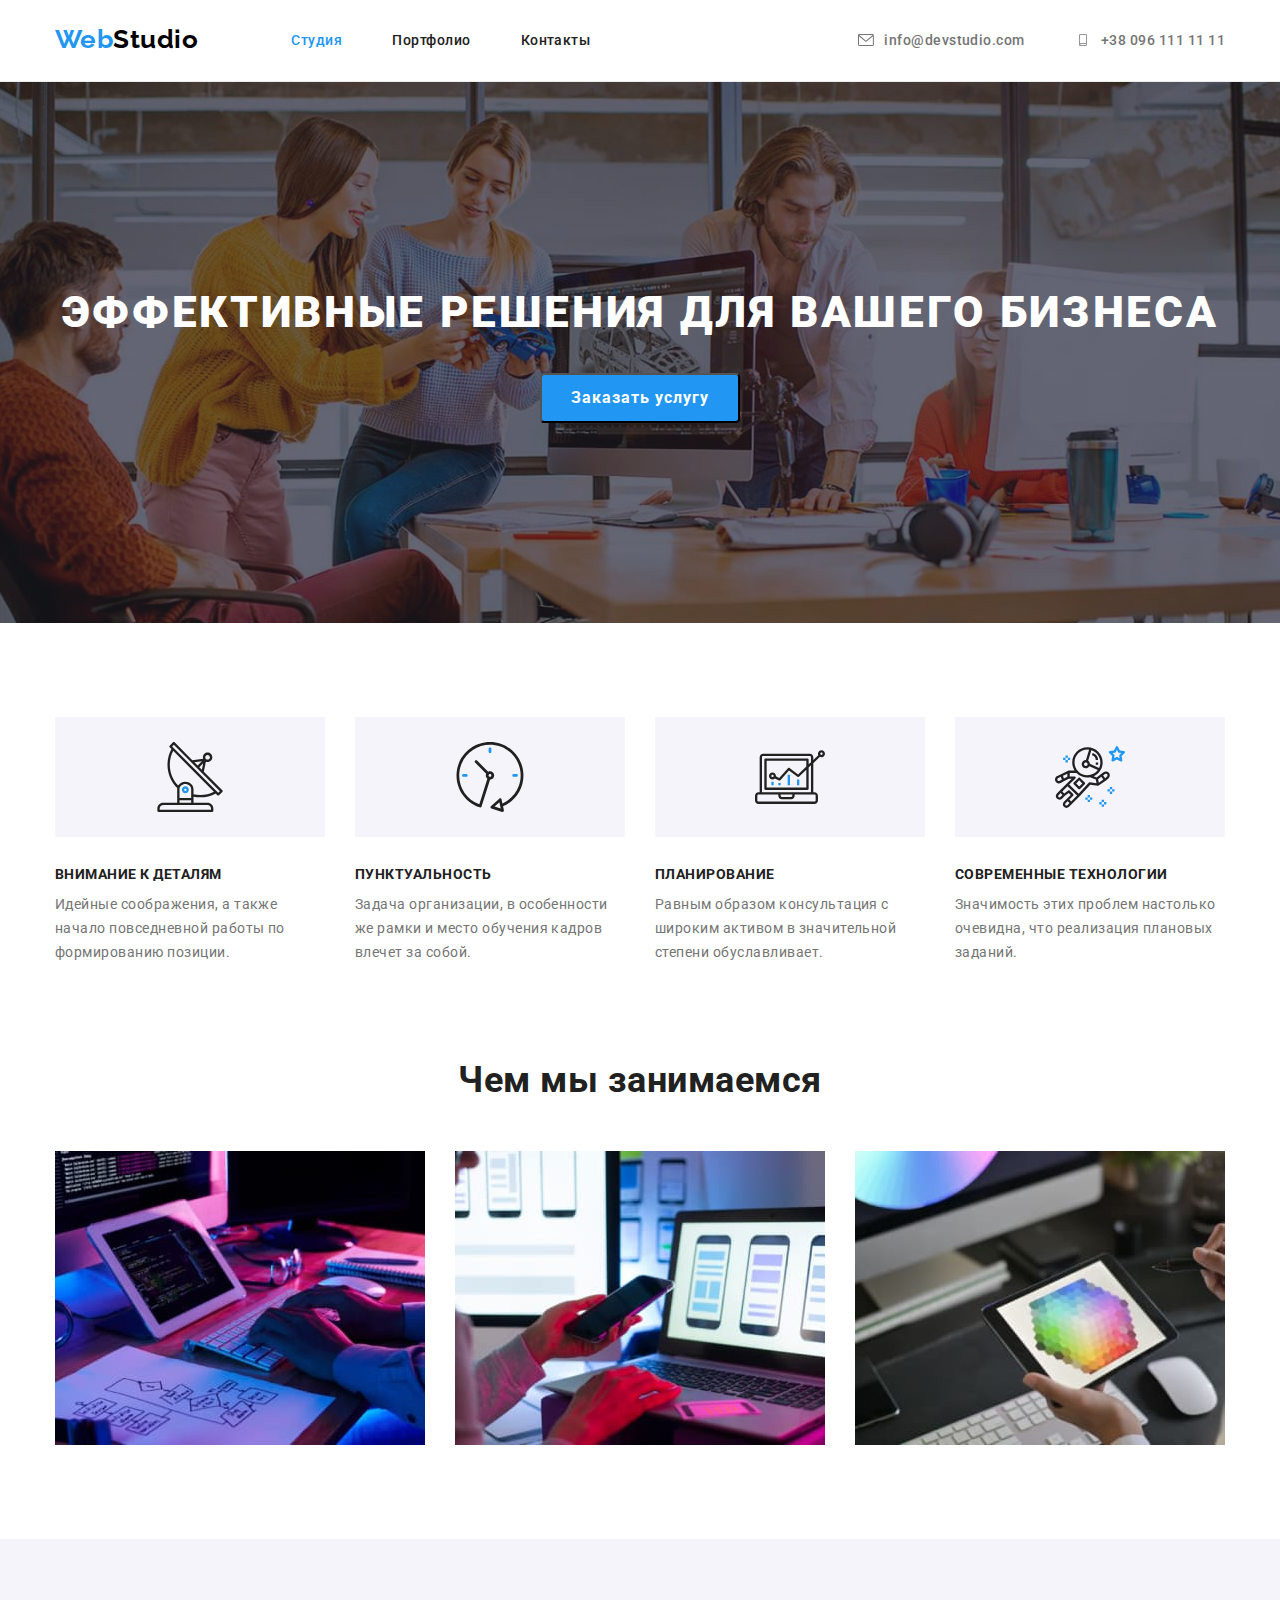
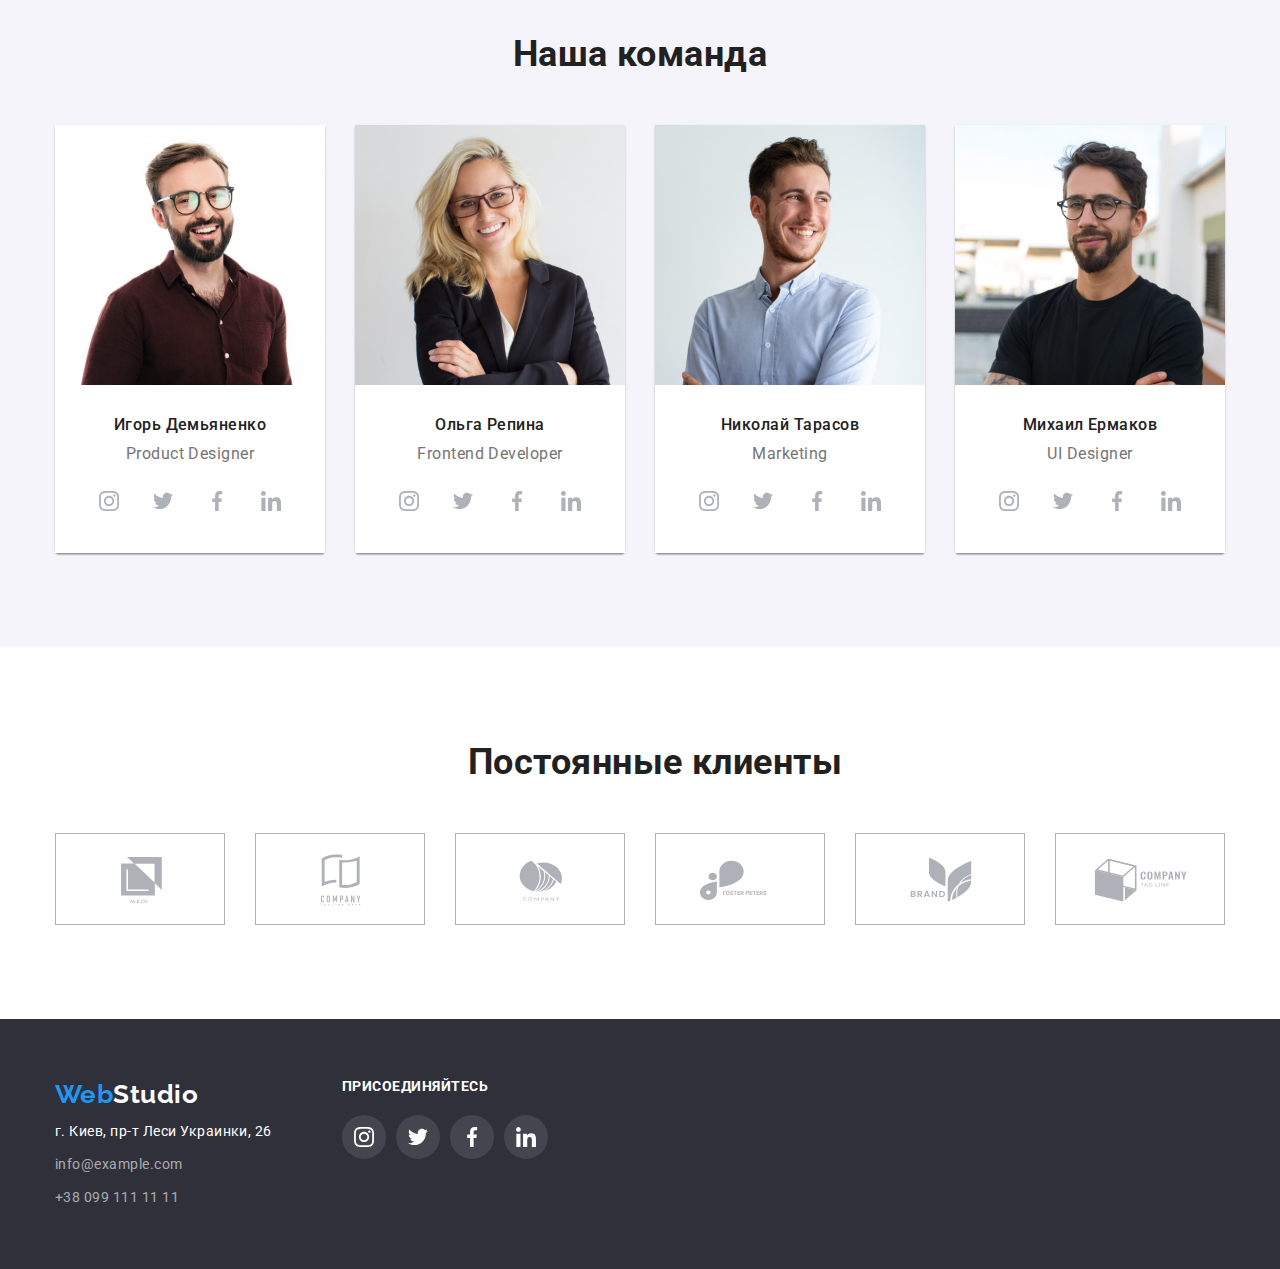
==== index.html @ f72a7dad "Домашнее задание 4" ====
<!DOCTYPE html>
<html lang="ru">

<head>
    <meta charset="UTF-8">
    <meta http-equiv="X-UA-Compatible" content="IE=edge">
    <meta name="viewport" content="width=device-width, initial-scale=1.0">
    <title>Document</title>
    <link rel="preconnect" href="https://fonts.googleapis.com">
    <link rel="preconnect" href="https://fonts.gstatic.com" crossorigin>
    <link
        href="https://fonts.googleapis.com/css2?family=Raleway:wght@700&family=Roboto:wght@400;500;700;900&display=swap"
        rel="stylesheet">
    <link rel="stylesheet" href="https://cdnjs.cloudflare.com/ajax/libs/modern-normalize/1.1.0/modern-normalize.min.css">
    <link rel="stylesheet" href="./css/styles.css">
</head>

<body>
    <header class="header">
        <div class="container main-nav">
            <nav class="nav">
                <a href="/" lang="en" class="logo"><span class="web">Web</span><span class="studio">Studio</span></a>
                <ul class="sitenav">
                    <li class="sitenav-item"><a href="./index.html" class="sitenav-link current">Студия</a></li>
                    <li class="sitenav-item"><a href="./portfolio.html" class="sitenav-link">Портфолио</a></li>
                    <li class="sitenav-item"><a href="" class="sitenav-link">Контакты</a></li>
                </ul>
            </nav>
            <ul class="contacts">
                <li class="contacts-item">
                    <a href="mailto:info@devstudio.com" class="contacts-link">
                        <svg class="contacts-icon">
                            <use href="./images/icons.svg#icon-envelope"></use>
                        </svg>
                    info@devstudio.com
                    </a>
                </li>
                <li class="contacts-item">
                    <a href="tel:+380961111111" class="contacts-link">
                        <svg class="contacts-icon">
                            <use href="./images/icons.svg#icon-smartphone"></use>
                        </svg>
                    +38 096 111 11 11
                    </a>
                </li>
            </ul>
        </div>
    </header>
    <main>
        <section class="hero">
            <div class="container">
                <h1 class="hero-title">Эффективные решения для вашего бизнеса</h1>
                <button type="button" class="hero-btn">Заказать услугу</button>
            </div>
        </section>
        <section class="section">
            <div class="container">
                <h2  class="section-title visually-hidden">Преимущества</h2>
                <ul class="features">
                    <li class="features-item">
                        <div class="thumb"> 
                            <svg class="icon">
                                <use href="./images/icons.svg#icon-antenna"></use>
                            </svg>
                        </div>
                        <h3 class="features-title">Внимание к деталям</h3>
                        <p class="features-text">Идейные соображения, а также начало повседневной работы по формированию позиции.</p>
                    </li>
                    <li class="features-item">
                        <div class="thumb">
                            <svg class="icon">
                                <use href="./images/icons.svg#icon-clock"></use>
                            </svg>
                        </div>
                        <h3 class="features-title">Пунктуальность</h3>
                        <p class="features-text">Задача организации, в особенности же рамки и место обучения кадров влечет за собой.
                        </p>
                    </li>
                    <li class="features-item">
                        <div class="thumb">
                            <svg class="icon">
                                <use href="./images/icons.svg#icon-diagram"></use>
                            </svg>
                        </div>
                        <h3 class="features-title">Планирование</h3>
                        <p class="features-text">Равным образом консультация с широким активом в значительной степени обуславливает.
                        </p>
                    </li>
                    <li class="features-item">
                        <div class="thumb">
                            <svg class="icon">
                                <use href="./images/icons.svg#icon-astronaut"></use>
                            </svg>
                        </div>
                        <h3 class="features-title">Современные технологии</h3>
                        <p class="features-text">Значимость этих проблем настолько очевидна, что реализация плановых заданий.</p>
                    </li>
                </ul>
            </div>
        </section>
        <section class="section section-works">
            <div class="container">
                <h2 class="section-title">Чем мы занимаемся</h2>
                <ul class="works">
                    <li class="works-item">
                        <img src="images/box1.jpg" alt="Пример работы" width="370" height="294" class="works-photo"></a>
                    </li>
                    <li class="works-item">
                        <img src="images/box2.jpg" alt="Пример работы" width="370" height="294" class="works-photo"></a>
                    </li>
                    <li class="works-item">
                        <img src="images/box3.jpg" alt="Пример работы" width="370" height="294" class="works-photo"></a>
                    </li>
                </ul>
            </div>
        </section>
        <section class="section section-team">
            <div class="container">
                <h2 class="section-title">Наша команда</h2>
                <ul class="team">
                    <li class="team-item">
                        <img src="./images/img1.jpg" alt="Фото. Игорь Демьяненко" width="270" height="260">
                        <div class="team-div">
                            <h3 class="team-title">Игорь Демьяненко</h3>
                            <p class="team-text">Product Designer</p>
                            <div>
                                <ul class="team-list">
                                    <li class="team-link">
                                        <a href=""class="icon-link">
                                            <svg class="team-icon">
                                                <use href="./images/icons.svg#icon-instagram"></use>
                                            </svg>
                                        </a>
                                    </li>
                                    <li class="team-link">
                                        <a href="" class="icon-link">
                                            <svg class="team-icon">
                                                <use href="./images/icons.svg#icon-twitter"></use>
                                            </svg>
                                        </a>
                                    </li>
                                    <li class="team-link">
                                        <a href="" class="icon-link">
                                            <svg class="team-icon">
                                                <use href="./images/icons.svg#icon-facebook"></use>
                                            </svg>
                                        </a>
                                    </li>
                                    <li class="team-link">
                                        <a href="" class="icon-link">
                                            <svg class="team-icon">
                                                <use href="./images/icons.svg#icon-linkedin"></use>
                                            </svg>
                                        </a>
                                    </li>
                                </ul>
                            </div>
                        </div>
                    </li>
                    <li class="team-item">
                        <img src="./images/img2.jpg" alt="Фото. Ольга Репина" width="270" height="260">
                        <div class="team-div">
                            <h3 class="team-title">Ольга Репина</h3>
                            <p class="team-text">Frontend Developer</p>
                            <div>
                                <ul class="team-list">
                                    <li class="team-link">
                                        <a href="" class="icon-link">
                                            <svg class="team-icon">
                                                <use href="./images/icons.svg#icon-instagram"></use>
                                            </svg>
                                        </a>
                                    </li>
                                    <li class="team-link">
                                        <a href="" class="icon-link">
                                            <svg class="team-icon">
                                                <use href="./images/icons.svg#icon-twitter"></use>
                                            </svg>
                                        </a>
                                    </li>
                                    <li class="team-link">
                                        <a href="" class="icon-link">
                                            <svg class="team-icon">
                                                <use href="./images/icons.svg#icon-facebook"></use>
                                            </svg>
                                        </a>
                                    </li>
                                    <li class="team-link">
                                        <a href="" class="icon-link">
                                            <svg class="team-icon">
                                                <use href="./images/icons.svg#icon-linkedin"></use>
                                            </svg>
                                        </a>
                                    </li>
                                </ul>
                            </div>
                        </div>
                    </li>
                    <li class="team-item">
                        <img src="./images/img3.jpg" alt="Фото. Николай Тарасов" width="270" height="260">
                        <div class="team-div">
                            <h3 class="team-title">Николай Тарасов</h3>
                            <p class="team-text">Marketing</p>
                            <div>
                                <ul class="team-list">
                                    <li class="team-link">
                                        <a href="" class="icon-link">
                                            <svg class="team-icon">
                                                <use href="./images/icons.svg#icon-instagram"></use>
                                            </svg>
                                        </a>
                                    </li>
                                    <li class="team-link">
                                        <a href="" class="icon-link">
                                            <svg class="team-icon">
                                                <use href="./images/icons.svg#icon-twitter"></use>
                                            </svg>
                                        </a>
                                    </li>
                                    <li class="team-link">
                                        <a href="" class="icon-link">
                                            <svg class="team-icon">
                                                <use href="./images/icons.svg#icon-facebook"></use>
                                            </svg>
                                        </a>
                                    </li>
                                    <li class="team-link">
                                        <a href="" class="icon-link">
                                            <svg class="team-icon">
                                                <use href="./images/icons.svg#icon-linkedin"></use>
                                            </svg>
                                        </a>
                                    </li>
                                </ul>
                            </div>
                        </div>
                    </li>
                    <li class="team-item">
                        <img src="./images/img4.jpg" alt="Фото. Михаил Ермаков" width="270" height="260">
                        <div class="team-div">
                            <h3 class="team-title">Михаил Ермаков</h3>
                            <p class="team-text">UI Designer</p>
                            <div>
                                <ul class="team-list">
                                    <li class="team-link">
                                        <a href="" class="icon-link">
                                            <svg class="team-icon">
                                                <use href="./images/icons.svg#icon-instagram"></use>
                                            </svg>
                                        </a>
                                    </li>
                                    <li class="team-link">
                                        <a href="" class="icon-link">
                                            <svg class="team-icon">
                                                <use href="./images/icons.svg#icon-twitter"></use>
                                            </svg>
                                        </a>
                                    </li>
                                    <li class="team-link">
                                        <a href="" class="icon-link">
                                            <svg class="team-icon">
                                                <use href="./images/icons.svg#icon-facebook"></use>
                                            </svg>
                                        </a>
                                    </li>
                                    <li class="team-link">
                                        <a href="" class="icon-link">
                                            <svg class="team-icon">
                                                <use href="./images/icons.svg#icon-linkedin"></use>
                                            </svg>
                                        </a>
                                    </li>
                                </ul>
                            </div>
                        </div>
                    </li>
                </ul>
            </div>
        </section>
        <section class="section clients">
            <div class="container clients-container">
                <h2 class="section-title">Постоянные клиенты</h2>
                <ul class="clients-list">
                    <li class="clients-item">
                        <a href="" class="clients-link">
                            <div class="clients-div">
                                <div class="clients-icon-div">
                                    <svg class="clients-icon" height="46.7" width="41">
                                        <use href="./images/icons.svg#icon-group"></use>
                                    </svg>
                                </div>
                            </div>
                        </a>   
                    </li>
                    <li class="clients-item">
                        <a href="" class="clients-link">
                            <div class="clients-div">
                                <div class="clients-icon-div">
                                    <svg class="clients-icon" height="52" width="40">
                                        <use href="./images/icons.svg#icon-group-1"></use>
                                    </svg>
                                </div>
                            </div>
                        </a>
                    </li>
                    <li class="clients-item">
                        <a href="" class="clients-link">
                            <div class="clients-div">
                                <div class="clients-icon-div">
                                    <svg class="clients-icon" height="41.18" width="43.46">
                                        <use href="./images/icons.svg#icon-group-2"></use>
                                    </svg>
                                </div>
                            </div>
                        </a>
                    </li>
                    <li class="clients-item">
                        <a href="" class="clients-link">
                            <div class="clients-div">
                                <div class="clients-icon-div">
                                    <svg class="clients-icon" height="40.62" width="84.44">
                                        <use href="./images/icons.svg#icon-group-3"></use>
                                    </svg>
                                </div>
                            </div>
                        </a>
                    </li>
                    <li class="clients-item">
                        <a href="" class="clients-link">
                            <div class="clients-div">
                                <div class="clients-icon-div">
                                    <svg class="clients-icon" height="45.43" width="62.54">
                                        <use href="./images/icons.svg#icon-group-4"></use>
                                    </svg>
                                </div>
                            </div>
                        </a>
                    </li>
                    <li class="clients-item">
                        <a href="" class="clients-link">
                            <div class="clients-div">
                                <div class="clients-icon-div">
                                    <svg class="clients-icon" height="43.93" width="93.79">
                                        <use href="./images/icons.svg#icon-group-5"></use>
                                    </svg>
                                </div>
                            </div>
                        </a>
                    </li>

                </ul>
    </main>
    <footer class="footer">
        <div class="container list">
            <div class="list-div">
                <a href="/" lang="en" class="footer-logo"><span class="footer-web">Web</span><span class="footer-studio">Studio</span></a>
                <address class="address">
                    <ul class="footer-list">
                        <li class="footer-item">
                            <p class="footer-address">г. Киев, пр-т Леси Украинки, 26</p>
                        </li>
                        <li class="footer-item"><a href="mailto:info@example.com" class="footer-contacts">info@example.com</a></li>
                        <li class="footer-item"><a href="tel:+380991111111" class="footer-contacts"> +38 099 111 11 11</a></li>
                    </ul>
                </address>
            </div>
            <div>
                <p class="footer-title">присоединяйтесь</p>
                <div>
                    <ul class="footer-team-list">
                        <li class="footer-team-link">
                            <a href="" class="footer-icon-link">
                                <svg class="footer-team-icon">
                                    <use href="./images/icons.svg#icon-instagram"></use>
                                </svg>
                            </a>
                        </li>
                        <li class="footer-team-link">
                            <a href="" class="footer-icon-link">
                                <svg class="footer-team-icon">
                                    <use href="./images/icons.svg#icon-twitter"></use>
                                </svg>
                            </a>
                        </li>
                        <li class="footer-team-link">
                            <a href="" class="footer-icon-link">
                                <svg class="footer-team-icon">
                                    <use href="./images/icons.svg#icon-facebook"></use>
                                </svg>
                            </a>
                        </li>
                        <li class="footer-team-link">
                            <a href="" class="footer-icon-link">
                                <svg class="footer-team-icon">
                                    <use href="./images/icons.svg#icon-linkedin"></use>
                                </svg>
                            </a>
                        </li>
                    </ul>
                </div>
            </div>
        </div>
    </footer>
    </div>
</body>

</html>
---- css/styles.css ----
:root {
  --primary-title-color: #ffffff;
  --accent-color: #2196f3;
  --second-logo-color: #000000;
  --title-color: #212121;
  --text-color: #757575;
  --fone-color: #f5f4fa;
  --fone-color-black: #2f303a;
  --border-header: #ececec;
  --border-portfolio: #eeeeee;
  --icon-color: #afb1b8;
  --footer-address: rgba(255, 255, 255, 0.6);
}

body {
  font-family: Roboto, sans-serif;
  color: var(--text-color);
  background-color: var(--primary-title-color);
  letter-spacing: 0.03em;
  margin: 0;
}
.header {
  font-weight: 500;
  font-size: 14px;
  line-height: 1.2;
}
a {
  text-decoration: none;
}
h1,
h2,
h3,
ul,
p,
li,
ul {
  margin-top: 0;
  margin-bottom: 0;
  padding: 0;
  list-style: none;
}
img {
  display: block;
  max-width: 100%;
  height: auto;
}

/*Стили к логотипу*/
.logo {
  font-family: Raleway, sans-serif;
  font-weight: 700;
  font-size: 26px;
  line-height: 1.2;
  display: block;
  padding-top: 24px;
  padding-bottom: 25px;
  margin-right: 93px;
}
.web {
  color: var(--accent-color);
}
.studio {
  color: var(--second-logo-color);
}
li {
  list-style-type: none;
}
.container {
  width: 1200px;
  margin-left: auto;
  margin-right: auto;
  padding-left: 15px;
  padding-right: 15px;
}
/*Стили к header*/
.header {
  border-bottom: solid 1px var(--border-header);
}
.sitenav,
.contacts {
  padding: 0;
}
.main-nav {
  display: flex;
}
.sitenav {
  display: flex;
}
.nav {
  display: flex;
}
.sitenav-link {
  color: var(--title-color);
  display: block;
  padding-top: 32px;
  padding-bottom: 32px;
}
.sitenav-item {
  margin-right: 50px;
}
.sitenav-item:last-child {
  margin-right: 0;
}
.sitenav-link:hover,
.sitenav-link:focus {
  color: var(--accent-color);
}
.contacts {
  display: flex;
  align-items: center;
  justify-content: center;
  margin-left: auto;
}
.contacts-item {
  margin-right: 50px;
}
.contacts-item:hover .contacts-item:focus {
  fill: var(--accent-color);
}

.contacts-link {
  display: flex;
  align-items: center;
  justify-content: center;
  color: var(--text-color);
  height: 16px;
  padding-top: 32px;
  padding-bottom: 32px;
}
.contacts-item:last-child {
  margin-right: 0;
}
.contacts-link:hover,
.contacts-link:focus {
  color: var(--accent-color);
}
.contacts-link:hover .contacts-icon,
.contacts-link:focus .contacts-icon {
  fill: var(--accent-color);
}
.icon {
  width: 70px;
  height: 70px;
}
.contacts-icon {
  width: 16px;
  height: 12px;
  margin-right: 10px;
  margin-top: 34px;
  margin-bottom: 34px;
  fill: var(--text-color);
}
.contacts-icon:hover .contacts-icon:focus {
  fill: var(--accent-color);
}
.sitenav .contacts {
  font-weight: 500;
  font-size: 14px;
  line-height: 1.14;
  letter-spacing: 0.02em;
}
.sitenav-link.current {
  color: var(--accent-color);
}
/*Стили к герою*/
.hero {
  /* background-color: var(--fone-color-black);*/
  text-align: center;
  padding-top: 200px;
  padding-bottom: 200px;
  max-width: 1600px;
  min-height: 400px;
  background-image: linear-gradient(
      to right,
      rgba(47, 48, 58, 0.4),
      rgba(47, 48, 58, 0.4)
    ),
    url(../images/background.jpg);
  background-size: cover;
  background-repeat: no-repeat;
  background-position: center;
}
.hero-title {
  font-weight: 900;
  font-size: 44px;
  line-height: 1.4;
  text-align: center;
  letter-spacing: 0.06em;
  text-transform: uppercase;

  color: var(--primary-title-color);

  margin-bottom: 30px;
}
.hero-btn {
  color: var(--primary-title-color);
  background-color: var(--accent-color);
  min-width: 200px;
  height: 50px;

  font-family: inherit;
  font-weight: 700;
  font-size: 16px;
  line-height: 1.86px;
  align-items: center;
  text-align: center;
  letter-spacing: 0.06em;

  cursor: pointer;

  padding: 10px, 32px;
  border-radius: 4px;
}
/*Стили main*/
.features {
  display: flex;
}
.section {
  padding-bottom: 94px;
  padding-top: 94px;
}
.section-title,
.features-title,
.team-title {
  color: var(--title-color);
}
.section-title {
  font-weight: 700;
  font-size: 36px;
  line-height: 1.17;
  text-align: center;
  margin-bottom: 50px;
}
.visually-hidden {
  position: absolute;
  clip: rect(0 0 0 0);
  width: 1px;
  height: 1px;
  margin: -1px;
}
.features-title {
  font-weight: 700;
  font-size: 14px;
  line-height: 1.14;
  text-transform: uppercase;

  margin-bottom: 10px;
}
.features-item {
  width: 270px;
  margin-right: 30px;
}
.features-item:last-child {
  margin-right: 0;
}
.section-works {
  padding-top: 0;
  padding-bottom: 94px;
}
.thumb {
  width: 270px;
  height: 120px;
  background-color: var(--fone-color);
  display: flex;
  justify-content: center;
  align-items: center;
  margin-bottom: 30px;
}
.works {
  padding: 0;
  display: flex;
}

.works-item {
  padding: 0;
  margin: 0;
  margin-left: 30px;
}
.works-item:first-child {
  margin-left: 0;
}
.features-text {
  font-size: 14px;
  line-height: 1.7;
}
.section-team {
  background-color: var(--fone-color);
}
.team {
  display: flex;
}
.team-title {
  font-weight: 500;
  font-size: 16px;
  line-height: 1.19;
  margin-bottom: 10px;
}
.team-div {
  padding-top: 30px;
  padding-bottom: 30px;
  background-color: var(--primary-title-color);
}
.team-text {
  font-size: 16px;
  line-height: 1.19;
}
.team-item {
  width: 270px;
  text-align: center;
  margin-left: 30px;
  box-shadow: 0px 1px 3px rgba(0, 0, 0, 0.12), 0px 1px 1px rgba(0, 0, 0, 0.14),
    0px 2px 1px rgba(0, 0, 0, 0.2);
  border-radius: 0px 0px 4px 4px;
}
.team-item:first-child {
  margin-left: 0;
}
.team-icon {
  height: 20px;
  width: 20px;
  fill: var(--icon-color);
}
.team-link:last-child {
  margin-right: 0px;
}
.team-link {
  display: flex;
  margin-right: 10px;
}
.icon-link {
  display: flex;
  justify-content: center;
  align-items: center;
  width: 44px;
  height: 44px;
  border-radius: 50%;
}
.team-list {
  width: 270px;
  height: 44px;
  display: flex;
  justify-content: center;
  align-items: center;
  margin-top: 16px;
}
.icon-link:hover,
.icon-link:focus {
  background-color: var(--accent-color);
}
.icon-link:hover .team-icon,
.icon-link:focus .team-icon {
  fill: var(--primary-title-color);
}

/*our clients*/
.clients {
  width: 1170px;
  margin-left: auto;
  margin-right: auto;
}
.clients-list {
  display: flex;
  align-items: center;
  justify-content: center;
}
.clients-div {
  height: 92px;
  width: 170px;
  border: solid 1px var(--icon-color);
}
.clients-item {
  margin-right: 30px;
}
.clients-icon {
  fill: var(--icon-color);
}
.clients-icon-div {
  height: 60px;
  width: 106px;
  margin: 16px 32px;
  display: flex;
  align-items: center;
  justify-content: center;
}
.clients-link:hover .clients-div {
  border: solid 1px var(--accent-color);
}
.clients-link:hover .clients-icon {
  fill: var(--accent-color);
}
/*footer*/
.footer {
  background-color: var(--fone-color-black);
  padding-top: 60px;
  padding-bottom: 60px;
}
.footer-logo {
  font-family: Raleway;
  font-weight: 700;
  font-size: 26px;
  line-height: 1.19;
}
.footer-web {
  color: var(--accent-color);
}
.footer-studio {
  color: var(--primary-title-color);
}
.footer-address {
  color: var(--primary-title-color);
  font-style: normal;
  font-size: 14px;
  line-height: 1.7;
}
.footer-contacts {
  color: var(--footer-address);
  font-weight: normal;
  font-style: normal;
  font-size: 14px;
  line-height: 1.7;
}
.footer-contacts:focus,
.footer-contacts:hover {
  color: var(--accent-color);
}
.address {
  margin-top: 10px;
}
.footer-item {
  margin-bottom: 9px;
}
.footer-item:last-child {
  margin-bottom: 0;
}
.footer-title {
  font-style: normal;
  font-weight: bold;
  font-size: 14px;
  line-height: 1.14;
  text-transform: uppercase;
  color: var(--primary-title-color);
}
.footer-team-list {
  width: 270px;
  height: 44px;
  display: flex;
  margin-top: 20px;
}
.list {
  display: flex;
}
.list-div {
  margin-right: 70px;
}
.list-div:last-child {
  margin-right: 0;
}
.footer-team-link {
  display: flex;
  margin-right: 10px;
}
.footer-icon-link {
  display: flex;
  justify-content: center;
  align-items: center;
  width: 44px;
  height: 44px;
  border-radius: 50%;
  background-color: rgba(255, 255, 255, 0.1);
}
.footer-team-icon {
  height: 20px;
  width: 20px;
  fill: var(--primary-title-color);
}
.footer-team-link:hover .footer-icon-link {
  background-color: var(--accent-color);
}
/*Portfolio*/
.filtr-button {
  background-color: (--fone-color);
  color: (--title-color);
  font-family: inherit;
  font-weight: 500;
  font-size: 16px;
  line-height: 1.63;
  text-align: center;

  cursor: pointer;
  padding: 6px 22px;
}
.filtr {
  margin-bottom: 50px;
  display: flex;
  justify-content: center;
}
.filtr-button {
  border: transparent;
  border-radius: 4px;
}
.filtr-item {
  margin-right: 8px;
}
.filtr-item:last-child {
  margin-right: 0;
}
.filtr-button:focus,
.filtr-button:hover {
  background-color: var(--accent-color);
  color: var(--primary-title-color);
  font-family: inherit;
  box-shadow: 0px 3px 1px rgba(0, 0, 0, 0.1), 0px 1px 2px rgba(0, 0, 0, 0.08),
    0px 2px 2px rgba(0, 0, 0, 0.12);
}
.portfolio {
  display: flex;
  flex-wrap: wrap;
  margin-left: -30px;
  margin-top: -30px;
}
.portfolio-title {
  color: var(--title-color);

  font-weight: 700;
  font-size: 18px;
  line-height: 2;
  letter-spacing: 0.06em;
}
.portfolio > .portfolio-item {
  width: 370px;
  margin-left: 30px;
  margin-top: 30px;
  flex-basis: calc(100% / 3 - 30px);
}
.portfolio-text {
  font-size: 16px;
  line-height: 1.87;

  color: var(--text-color);
}
.portfolio-div {
  border: solid 1px var(--border-portfolio);
  padding-top: 20px;
  padding-bottom: 20px;
  padding-left: 24px;
  padding-right: 24px;
}
.portfolio-item:hover {
  box-shadow: 0px 1px 1px rgba(0, 0, 0, 0.12), 0px 4px 4px rgba(0, 0, 0, 0.06),
    1px 4px 6px rgba(0, 0, 0, 0.16);
}
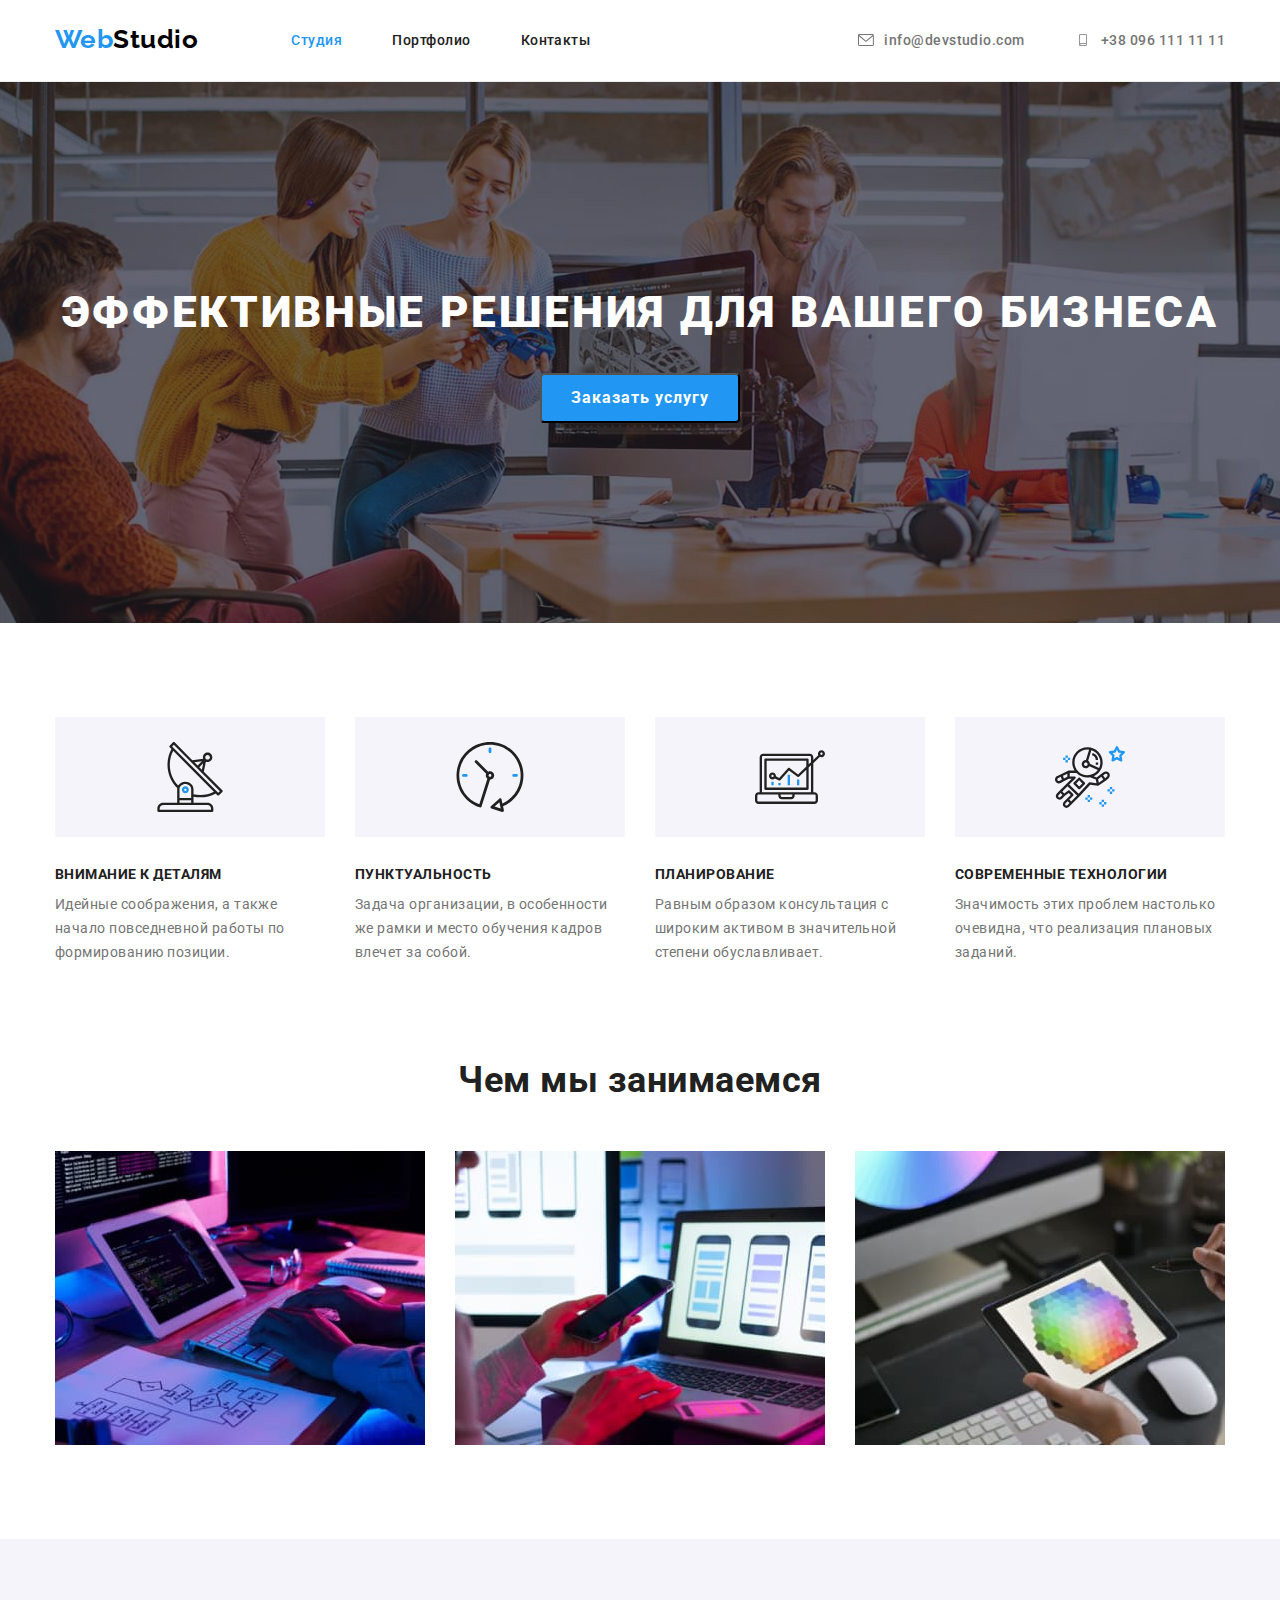
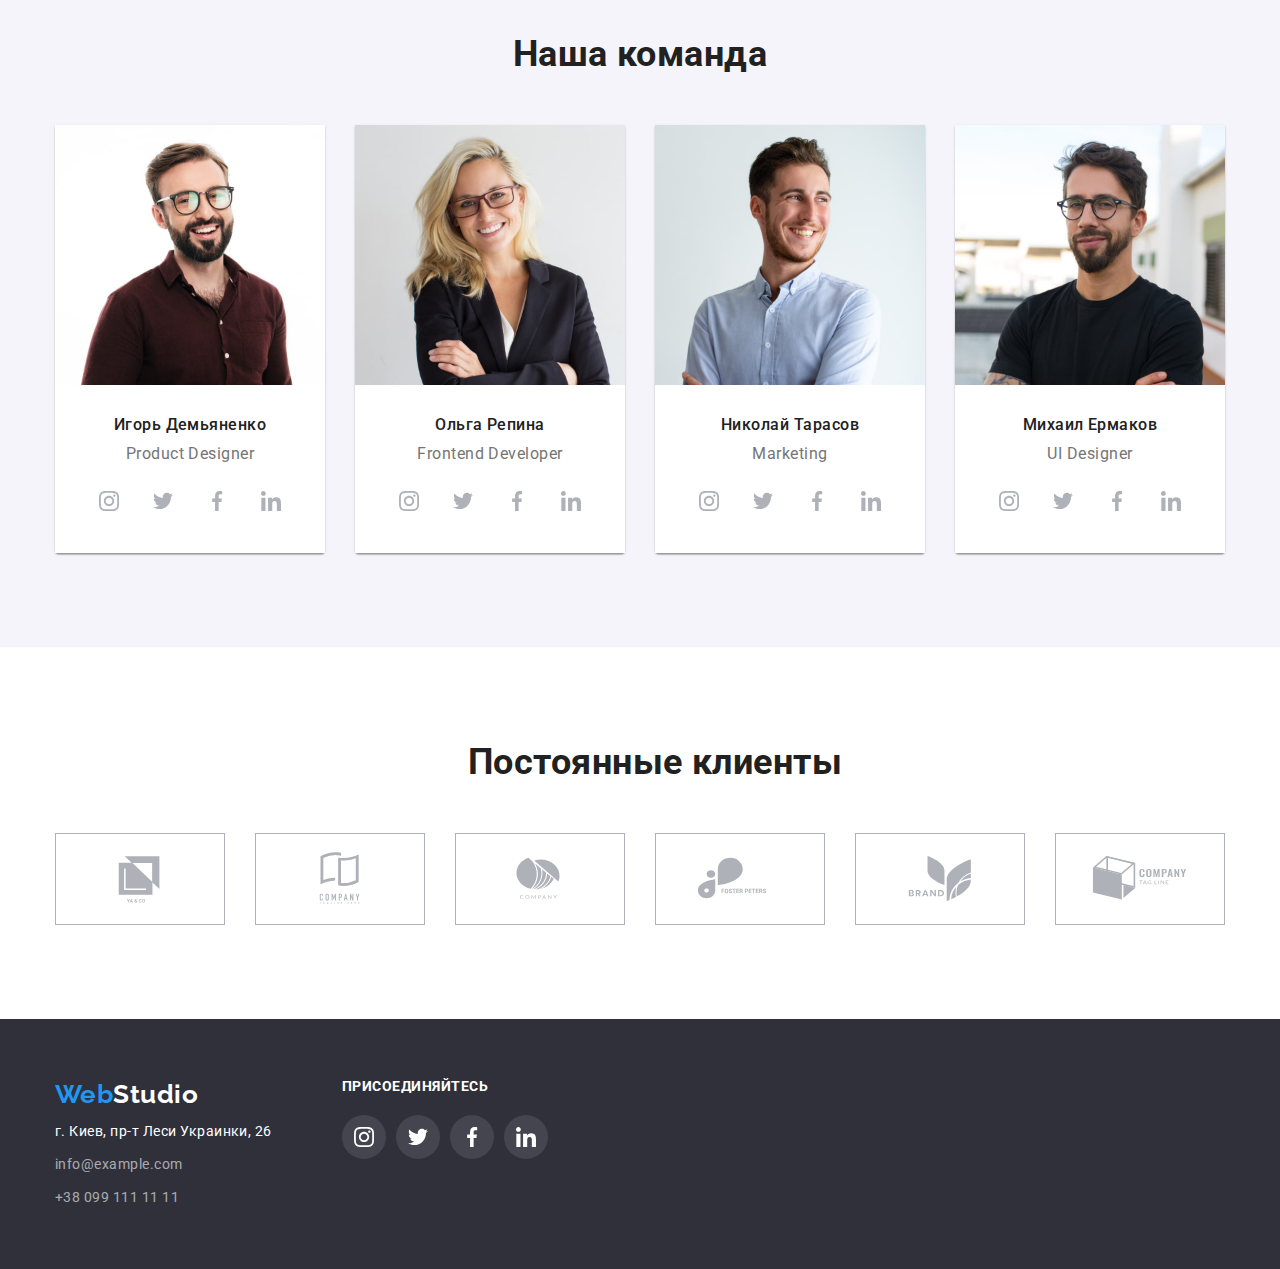
==== commit ce789b35: "Домашнее задание 4(исправление 1)" ====
--- a/index.html
+++ b/index.html
@@ -284,66 +284,54 @@
                     <li class="clients-item">
                         <a href="" class="clients-link">
                             <div class="clients-div">
-                                <div class="clients-icon-div">
-                                    <svg class="clients-icon" height="46.7" width="41">
-                                        <use href="./images/icons.svg#icon-group"></use>
+                                <svg class="clients-icon">
+                                    <use href="./images/icons.svg#icon-Logo"></use>
+                                </svg>
+                            </div>
+                        </a>   
+                    </li>
+                    <li class="clients-item">
+                        <a href="" class="clients-link">
+                            <div class="clients-div">
+                                    <svg class="clients-icon">
+                                        <use href="./images/icons.svg#icon-Logo-1"></use>
                                     </svg>
-                                </div>
-                            </div>
-                        </a>   
-                    </li>
-                    <li class="clients-item">
-                        <a href="" class="clients-link">
-                            <div class="clients-div">
-                                <div class="clients-icon-div">
-                                    <svg class="clients-icon" height="52" width="40">
-                                        <use href="./images/icons.svg#icon-group-1"></use>
+                            </div>
+                        </a>
+                    </li>
+                    <li class="clients-item">
+                        <a href="" class="clients-link">
+                            <div class="clients-div">
+                                    <svg class="clients-icon" >
+                                        <use href="./images/icons.svg#icon-Logo-2"></use>
                                     </svg>
-                                </div>
-                            </div>
-                        </a>
-                    </li>
-                    <li class="clients-item">
-                        <a href="" class="clients-link">
-                            <div class="clients-div">
-                                <div class="clients-icon-div">
-                                    <svg class="clients-icon" height="41.18" width="43.46">
-                                        <use href="./images/icons.svg#icon-group-2"></use>
+                            </div>
+                        </a>
+                    </li>
+                    <li class="clients-item">
+                        <a href="" class="clients-link">
+                            <div class="clients-div">
+                                <svg class="clients-icon">
+                                    <use href="./images/icons.svg#icon-Logo-3"></use>
+                                </svg>
+                            </div>
+                        </a>
+                    </li>
+                    <li class="clients-item">
+                        <a href="" class="clients-link">
+                            <div class="clients-div">
+                                <svg class="clients-icon">
+                                    <use href="./images/icons.svg#icon-Logo-4"></use>
+                                </svg>
+                            </div>
+                        </a>
+                    </li>
+                    <li class="clients-item">
+                        <a href="" class="clients-link">
+                            <div class="clients-div">
+                                    <svg class="clients-icon">
+                                        <use href="./images/icons.svg#icon-Logo-5"></use>
                                     </svg>
-                                </div>
-                            </div>
-                        </a>
-                    </li>
-                    <li class="clients-item">
-                        <a href="" class="clients-link">
-                            <div class="clients-div">
-                                <div class="clients-icon-div">
-                                    <svg class="clients-icon" height="40.62" width="84.44">
-                                        <use href="./images/icons.svg#icon-group-3"></use>
-                                    </svg>
-                                </div>
-                            </div>
-                        </a>
-                    </li>
-                    <li class="clients-item">
-                        <a href="" class="clients-link">
-                            <div class="clients-div">
-                                <div class="clients-icon-div">
-                                    <svg class="clients-icon" height="45.43" width="62.54">
-                                        <use href="./images/icons.svg#icon-group-4"></use>
-                                    </svg>
-                                </div>
-                            </div>
-                        </a>
-                    </li>
-                    <li class="clients-item">
-                        <a href="" class="clients-link">
-                            <div class="clients-div">
-                                <div class="clients-icon-div">
-                                    <svg class="clients-icon" height="43.93" width="93.79">
-                                        <use href="./images/icons.svg#icon-group-5"></use>
-                                    </svg>
-                                </div>
                             </div>
                         </a>
                     </li>
--- a/css/styles.css
+++ b/css/styles.css
@@ -134,10 +134,6 @@
 .contacts-link:focus {
   color: var(--accent-color);
 }
-.contacts-link:hover .contacts-icon,
-.contacts-link:focus .contacts-icon {
-  fill: var(--accent-color);
-}
 .icon {
   width: 70px;
   height: 70px;
@@ -150,8 +146,8 @@
   margin-bottom: 34px;
   fill: var(--text-color);
 }
-.contacts-icon:hover .contacts-icon:focus {
-  fill: var(--accent-color);
+.contacts-icon {
+  fill: currentColor;
 }
 .sitenav .contacts {
   font-weight: 500;
@@ -364,6 +360,9 @@
   justify-content: center;
 }
 .clients-div {
+  display: flex;
+  align-items: center;
+  justify-content: center;
   height: 92px;
   width: 170px;
   border: solid 1px var(--icon-color);
@@ -373,19 +372,15 @@
 }
 .clients-icon {
   fill: var(--icon-color);
-}
-.clients-icon-div {
   height: 60px;
   width: 106px;
-  margin: 16px 32px;
-  display: flex;
-  align-items: center;
-  justify-content: center;
-}
-.clients-link:hover .clients-div {
+}
+.clients-link:hover .clients-div,
+.clients-link:focus .clients-div {
   border: solid 1px var(--accent-color);
 }
-.clients-link:hover .clients-icon {
+.clients-link:hover .clients-icon,
+.clients-link:focus .clients-icon {
   fill: var(--accent-color);
 }
 /*footer*/
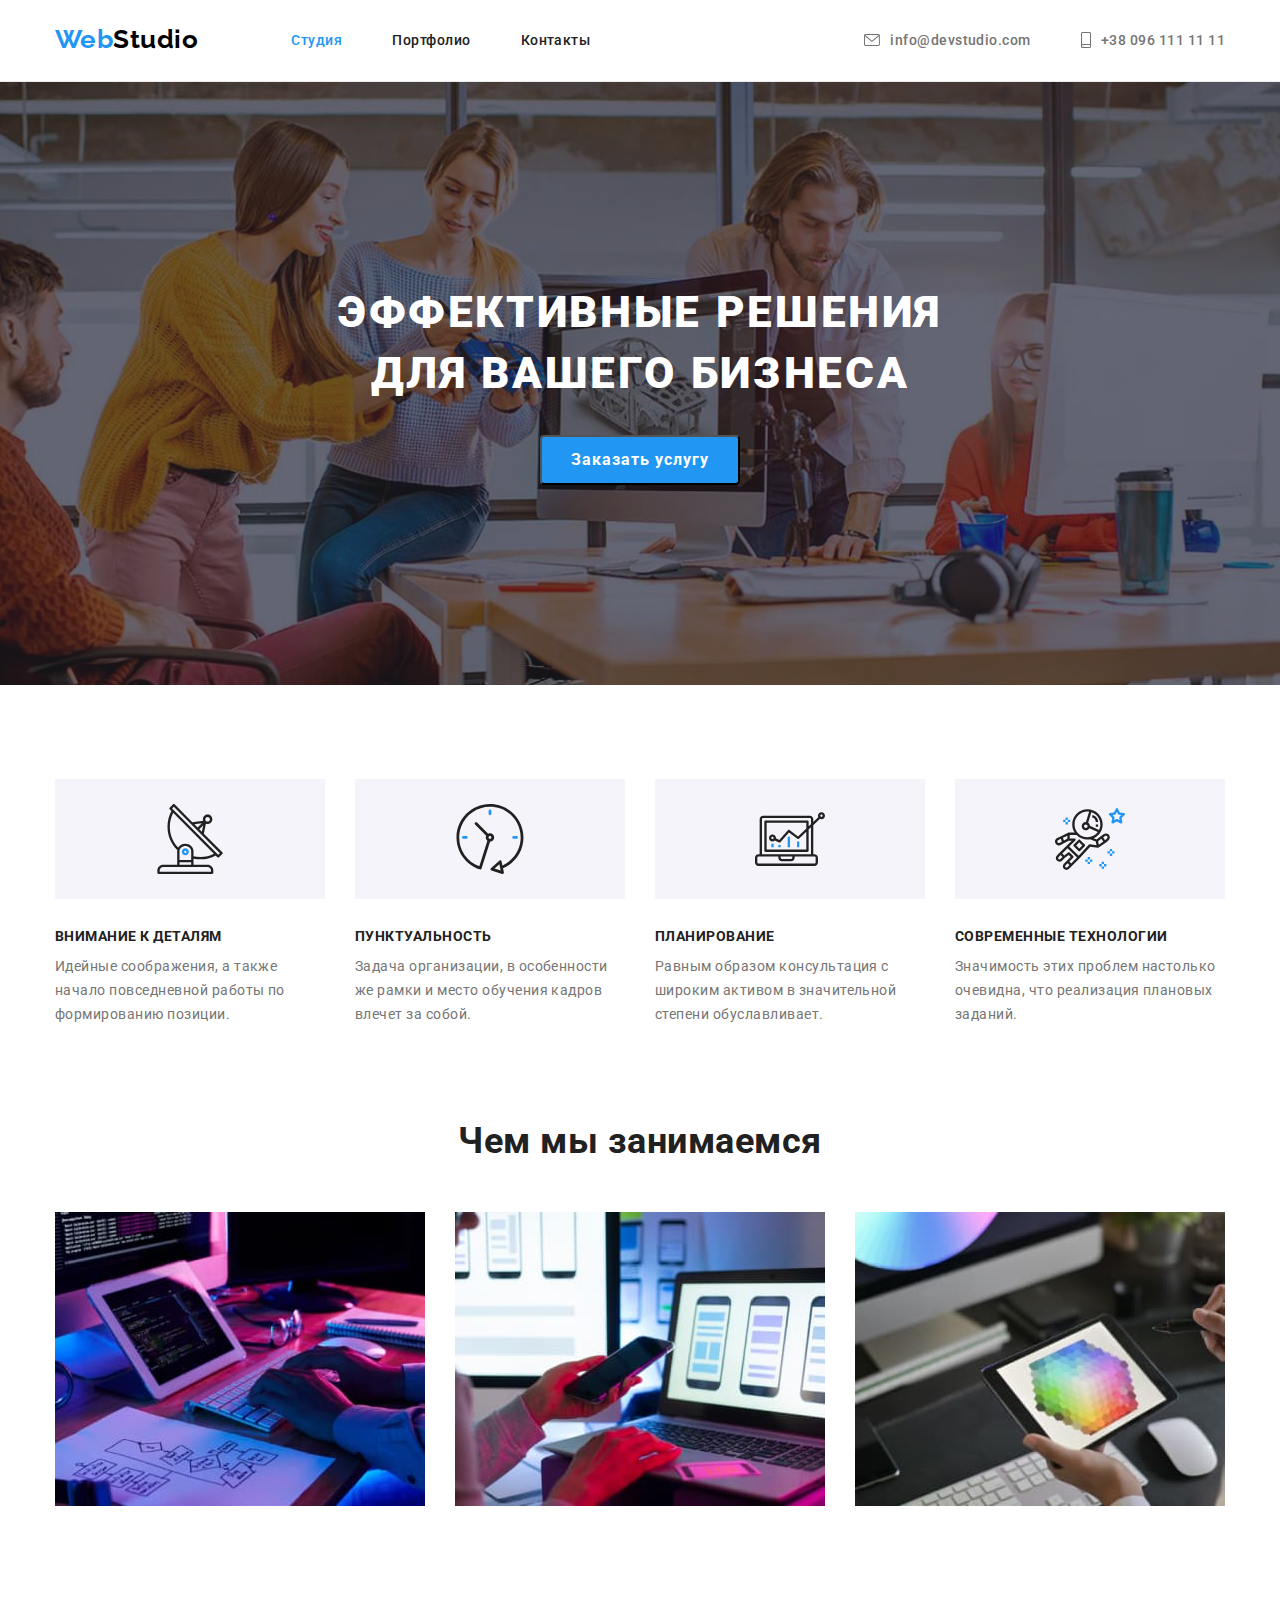
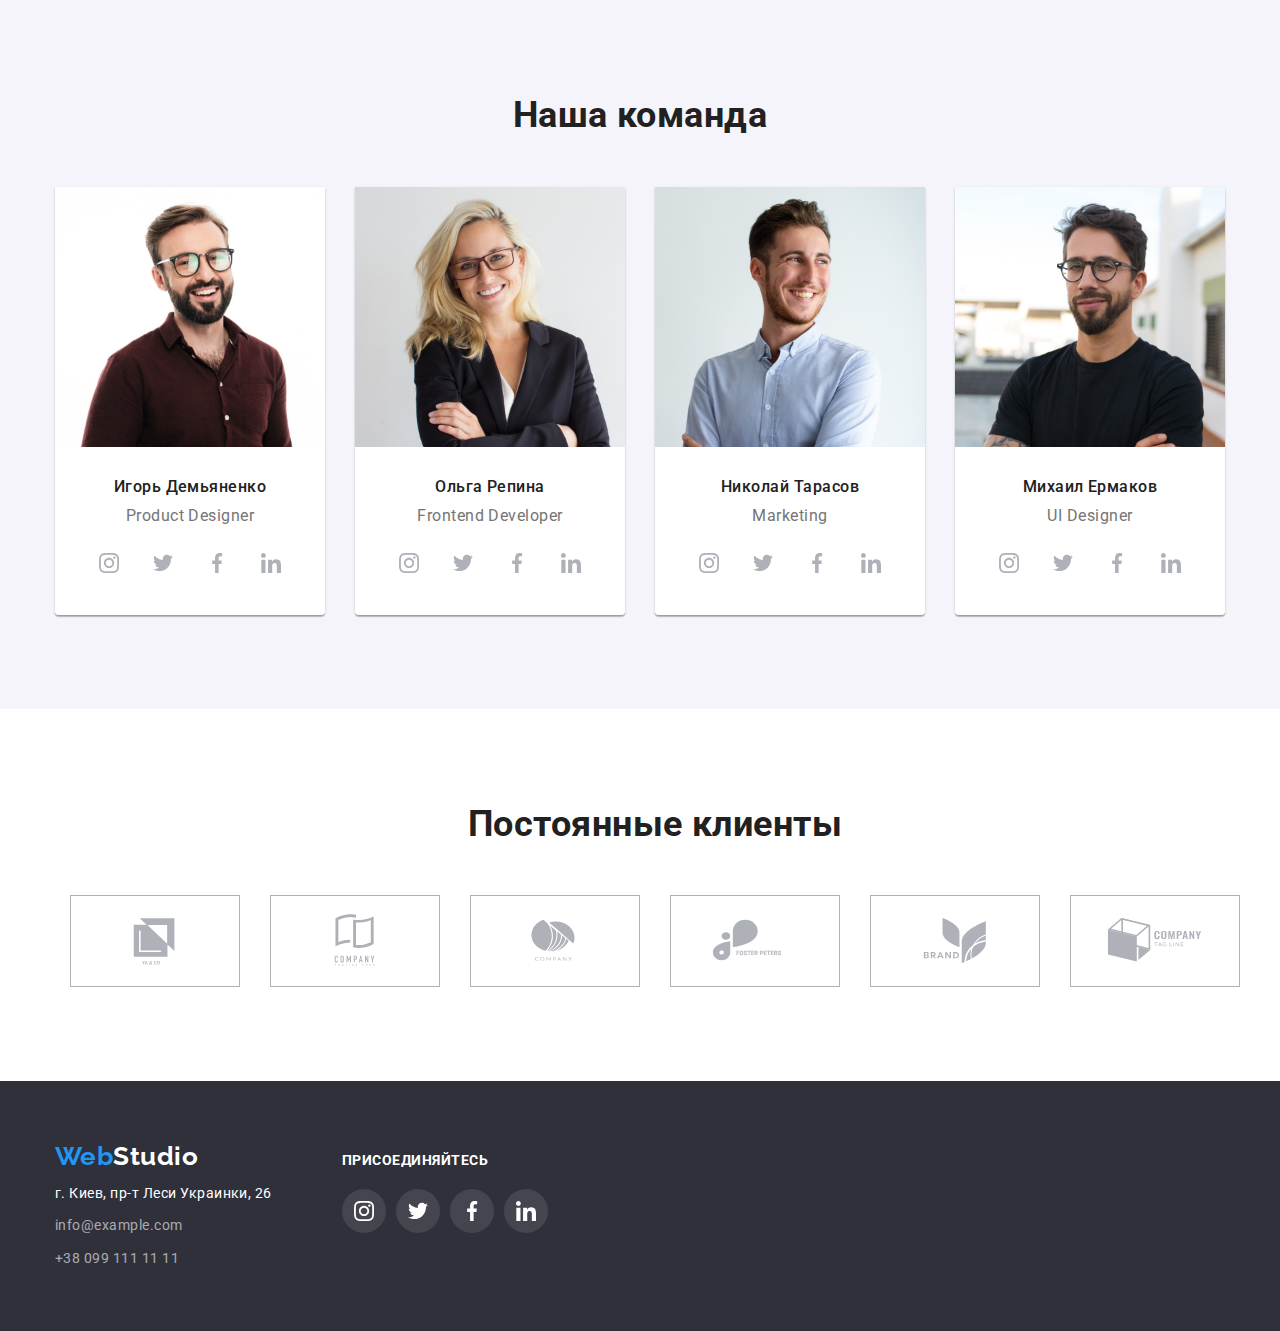
==== commit 9f327707: "Домашнее задание 4 (исправление 2)" ====
--- a/index.html
+++ b/index.html
@@ -29,7 +29,7 @@
             <ul class="contacts">
                 <li class="contacts-item">
                     <a href="mailto:info@devstudio.com" class="contacts-link">
-                        <svg class="contacts-icon">
+                        <svg class="contacts-icon" width="16" height="12">
                             <use href="./images/icons.svg#icon-envelope"></use>
                         </svg>
                     info@devstudio.com
@@ -37,7 +37,7 @@
                 </li>
                 <li class="contacts-item">
                     <a href="tel:+380961111111" class="contacts-link">
-                        <svg class="contacts-icon">
+                        <svg class="contacts-icon" width="10" height="16">
                             <use href="./images/icons.svg#icon-smartphone"></use>
                         </svg>
                     +38 096 111 11 11
@@ -49,7 +49,7 @@
     <main>
         <section class="hero">
             <div class="container">
-                <h1 class="hero-title">Эффективные решения для вашего бизнеса</h1>
+                <h1 class="hero-title">Эффективные решения <br>для вашего бизнеса</h1>
                 <button type="button" class="hero-btn">Заказать услугу</button>
             </div>
         </section>
@@ -123,38 +123,36 @@
                         <div class="team-div">
                             <h3 class="team-title">Игорь Демьяненко</h3>
                             <p class="team-text">Product Designer</p>
-                            <div>
-                                <ul class="team-list">
-                                    <li class="team-link">
-                                        <a href=""class="icon-link">
-                                            <svg class="team-icon">
-                                                <use href="./images/icons.svg#icon-instagram"></use>
-                                            </svg>
-                                        </a>
-                                    </li>
-                                    <li class="team-link">
-                                        <a href="" class="icon-link">
-                                            <svg class="team-icon">
-                                                <use href="./images/icons.svg#icon-twitter"></use>
-                                            </svg>
-                                        </a>
-                                    </li>
-                                    <li class="team-link">
-                                        <a href="" class="icon-link">
-                                            <svg class="team-icon">
-                                                <use href="./images/icons.svg#icon-facebook"></use>
-                                            </svg>
-                                        </a>
-                                    </li>
-                                    <li class="team-link">
-                                        <a href="" class="icon-link">
-                                            <svg class="team-icon">
-                                                <use href="./images/icons.svg#icon-linkedin"></use>
-                                            </svg>
-                                        </a>
-                                    </li>
-                                </ul>
-                            </div>
+                            <ul class="team-list">
+                                <li class="team-link">
+                                    <a href=""class="icon-link">
+                                        <svg class="team-icon">
+                                            <use href="./images/icons.svg#icon-instagram"></use>
+                                        </svg>
+                                    </a>
+                                </li>
+                                <li class="team-link">
+                                    <a href="" class="icon-link">
+                                        <svg class="team-icon">
+                                            <use href="./images/icons.svg#icon-twitter"></use>
+                                        </svg>
+                                    </a>
+                                </li>
+                                <li class="team-link">
+                                    <a href="" class="icon-link">
+                                        <svg class="team-icon">
+                                            <use href="./images/icons.svg#icon-facebook"></use>
+                                        </svg>
+                                    </a>
+                                </li>
+                                <li class="team-link">
+                                    <a href="" class="icon-link">
+                                        <svg class="team-icon">
+                                            <use href="./images/icons.svg#icon-linkedin"></use>
+                                        </svg>
+                                    </a>
+                                </li>
+                            </ul>
                         </div>
                     </li>
                     <li class="team-item">
@@ -283,59 +281,46 @@
                 <ul class="clients-list">
                     <li class="clients-item">
                         <a href="" class="clients-link">
-                            <div class="clients-div">
-                                <svg class="clients-icon">
-                                    <use href="./images/icons.svg#icon-Logo"></use>
-                                </svg>
-                            </div>
+                            <svg class="clients-icon">
+                                <use href="./images/icons.svg#icon-Logo"></use>
+                            </svg>
                         </a>   
                     </li>
                     <li class="clients-item">
                         <a href="" class="clients-link">
-                            <div class="clients-div">
-                                    <svg class="clients-icon">
-                                        <use href="./images/icons.svg#icon-Logo-1"></use>
-                                    </svg>
-                            </div>
-                        </a>
-                    </li>
-                    <li class="clients-item">
-                        <a href="" class="clients-link">
-                            <div class="clients-div">
-                                    <svg class="clients-icon" >
-                                        <use href="./images/icons.svg#icon-Logo-2"></use>
-                                    </svg>
-                            </div>
-                        </a>
-                    </li>
-                    <li class="clients-item">
-                        <a href="" class="clients-link">
-                            <div class="clients-div">
-                                <svg class="clients-icon">
-                                    <use href="./images/icons.svg#icon-Logo-3"></use>
-                                </svg>
-                            </div>
-                        </a>
-                    </li>
-                    <li class="clients-item">
-                        <a href="" class="clients-link">
-                            <div class="clients-div">
-                                <svg class="clients-icon">
-                                    <use href="./images/icons.svg#icon-Logo-4"></use>
-                                </svg>
-                            </div>
-                        </a>
-                    </li>
-                    <li class="clients-item">
-                        <a href="" class="clients-link">
-                            <div class="clients-div">
-                                    <svg class="clients-icon">
-                                        <use href="./images/icons.svg#icon-Logo-5"></use>
-                                    </svg>
-                            </div>
-                        </a>
-                    </li>
-
+                            <svg class="clients-icon">
+                                <use href="./images/icons.svg#icon-Logo-1"></use>
+                            </svg>
+                        </a>
+                    </li>
+                    <li class="clients-item">
+                        <a href="" class="clients-link">
+                            <svg class="clients-icon" >
+                                <use href="./images/icons.svg#icon-Logo-2"></use>
+                            </svg>
+                        </a>
+                    </li>
+                    <li class="clients-item">
+                        <a href="" class="clients-link">
+                            <svg class="clients-icon">
+                                <use href="./images/icons.svg#icon-Logo-3"></use>
+                            </svg>
+                        </a>
+                    </li>
+                    <li class="clients-item">
+                        <a href="" class="clients-link">
+                            <svg class="clients-icon">
+                                <use href="./images/icons.svg#icon-Logo-4"></use>
+                            </svg>
+                        </a>
+                    </li>
+                    <li class="clients-item">
+                        <a href="" class="clients-link">
+                            <svg class="clients-icon">
+                                <use href="./images/icons.svg#icon-Logo-5"></use>
+                            </svg>
+                        </a>
+                    </li>
                 </ul>
     </main>
     <footer class="footer">
@@ -354,38 +339,36 @@
             </div>
             <div>
                 <p class="footer-title">присоединяйтесь</p>
-                <div>
-                    <ul class="footer-team-list">
-                        <li class="footer-team-link">
-                            <a href="" class="footer-icon-link">
-                                <svg class="footer-team-icon">
-                                    <use href="./images/icons.svg#icon-instagram"></use>
-                                </svg>
-                            </a>
-                        </li>
-                        <li class="footer-team-link">
-                            <a href="" class="footer-icon-link">
-                                <svg class="footer-team-icon">
-                                    <use href="./images/icons.svg#icon-twitter"></use>
-                                </svg>
-                            </a>
-                        </li>
-                        <li class="footer-team-link">
-                            <a href="" class="footer-icon-link">
-                                <svg class="footer-team-icon">
-                                    <use href="./images/icons.svg#icon-facebook"></use>
-                                </svg>
-                            </a>
-                        </li>
-                        <li class="footer-team-link">
-                            <a href="" class="footer-icon-link">
-                                <svg class="footer-team-icon">
-                                    <use href="./images/icons.svg#icon-linkedin"></use>
-                                </svg>
-                            </a>
-                        </li>
-                    </ul>
-                </div>
+                <ul class="footer-team-list">
+                    <li class="footer-team-link">
+                        <a href="" class="footer-icon-link">
+                            <svg class="footer-team-icon">
+                                <use href="./images/icons.svg#icon-instagram"></use>
+                            </svg>
+                        </a>
+                    </li>
+                    <li class="footer-team-link">
+                        <a href="" class="footer-icon-link">
+                            <svg class="footer-team-icon">
+                                <use href="./images/icons.svg#icon-twitter"></use>
+                            </svg>
+                        </a>
+                    </li>
+                    <li class="footer-team-link">
+                        <a href="" class="footer-icon-link">
+                            <svg class="footer-team-icon">
+                                <use href="./images/icons.svg#icon-facebook"></use>
+                            </svg>
+                        </a>
+                    </li>
+                    <li class="footer-team-link">
+                        <a href="" class="footer-icon-link">
+                            <svg class="footer-team-icon">
+                                <use href="./images/icons.svg#icon-linkedin"></use>
+                            </svg>
+                        </a>
+                    </li>
+                </ul>
             </div>
         </div>
     </footer>
--- a/css/styles.css
+++ b/css/styles.css
@@ -123,7 +123,6 @@
   align-items: center;
   justify-content: center;
   color: var(--text-color);
-  height: 16px;
   padding-top: 32px;
   padding-bottom: 32px;
 }
@@ -139,12 +138,7 @@
   height: 70px;
 }
 .contacts-icon {
-  width: 16px;
-  height: 12px;
   margin-right: 10px;
-  margin-top: 34px;
-  margin-bottom: 34px;
-  fill: var(--text-color);
 }
 .contacts-icon {
   fill: currentColor;
@@ -304,6 +298,7 @@
   width: 270px;
   text-align: center;
   margin-left: 30px;
+  overflow: hidden;
   box-shadow: 0px 1px 3px rgba(0, 0, 0, 0.12), 0px 1px 1px rgba(0, 0, 0, 0.14),
     0px 2px 1px rgba(0, 0, 0, 0.2);
   border-radius: 0px 0px 4px 4px;
@@ -320,7 +315,6 @@
   margin-right: 0px;
 }
 .team-link {
-  display: flex;
   margin-right: 10px;
 }
 .icon-link {
@@ -332,8 +326,6 @@
   border-radius: 50%;
 }
 .team-list {
-  width: 270px;
-  height: 44px;
   display: flex;
   justify-content: center;
   align-items: center;
@@ -356,10 +348,8 @@
 }
 .clients-list {
   display: flex;
-  align-items: center;
-  justify-content: center;
-}
-.clients-div {
+}
+.clients-link {
   display: flex;
   align-items: center;
   justify-content: center;
@@ -369,14 +359,17 @@
 }
 .clients-item {
   margin-right: 30px;
+}
+.clients-item:last-child {
+  margin-right: 0;
 }
 .clients-icon {
   fill: var(--icon-color);
   height: 60px;
   width: 106px;
 }
-.clients-link:hover .clients-div,
-.clients-link:focus .clients-div {
+.clients-link:hover,
+.clients-link:focus {
   border: solid 1px var(--accent-color);
 }
 .clients-link:hover .clients-icon,
@@ -443,6 +436,7 @@
 }
 .list {
   display: flex;
+  align-items: baseline;
 }
 .list-div {
   margin-right: 70px;
@@ -451,8 +445,10 @@
   margin-right: 0;
 }
 .footer-team-link {
-  display: flex;
   margin-right: 10px;
+}
+.footer-team-link:last-child {
+  margin-right: 0;
 }
 .footer-icon-link {
   display: flex;
@@ -468,7 +464,8 @@
   width: 20px;
   fill: var(--primary-title-color);
 }
-.footer-team-link:hover .footer-icon-link {
+.footer-icon-link:hover,
+.footer-icon-link:focus {
   background-color: var(--accent-color);
 }
 /*Portfolio*/
@@ -527,6 +524,14 @@
   margin-top: 30px;
   flex-basis: calc(100% / 3 - 30px);
 }
+.portfolio-link {
+  display: block;
+}
+.portfolio-link:hover,
+.portfolio-link:focus {
+  box-shadow: 0px 1px 1px rgba(0, 0, 0, 0.12), 0px 4px 4px rgba(0, 0, 0, 0.06),
+    1px 4px 6px rgba(0, 0, 0, 0.16);
+}
 .portfolio-text {
   font-size: 16px;
   line-height: 1.87;
@@ -540,7 +545,3 @@
   padding-left: 24px;
   padding-right: 24px;
 }
-.portfolio-item:hover {
-  box-shadow: 0px 1px 1px rgba(0, 0, 0, 0.12), 0px 4px 4px rgba(0, 0, 0, 0.06),
-    1px 4px 6px rgba(0, 0, 0, 0.16);
-}
